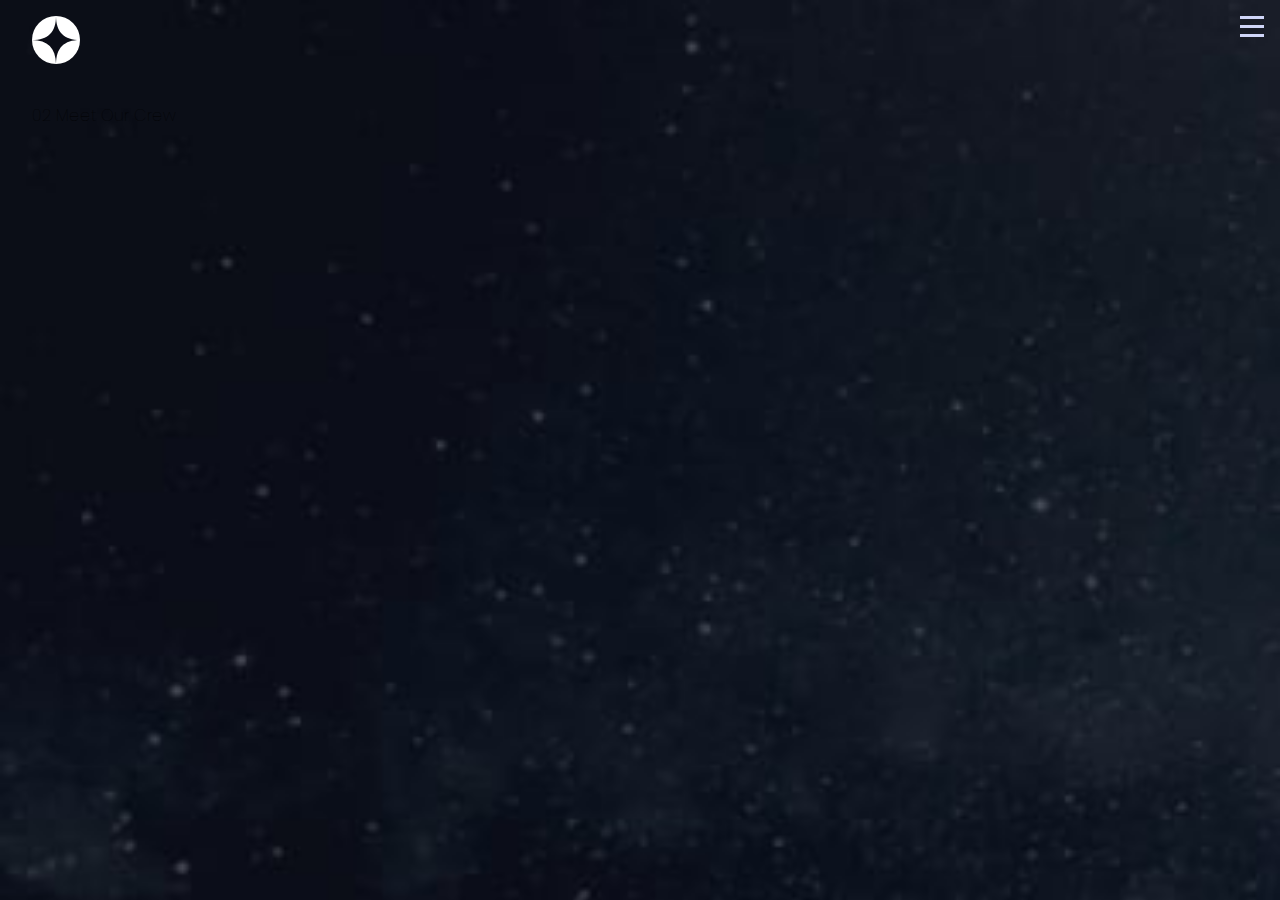
==== crew.html @ 63b04e78 "added distance and time travel" ====
<!DOCTYPE html>
<html lang="en">
<head>
    <meta charset="UTF-8">
    <meta name="viewport" content="width=device-width, initial-scale=1.0">
    <title>Destination</title>
    <!-- Css Custom Styles -->
    <link rel="stylesheet" href="./assets/styles.css">
    <link rel="stylesheet" href="./assets/destination.css">
    <!-- CDNs -->
    <link rel="stylesheet" href="https://cdnjs.cloudflare.com/ajax/libs/font-awesome/6.5.1/css/all.min.css" integrity="sha512-DTOQO9RWCH3ppGqcWaEA1BIZOC6xxalwEsw9c2QQeAIftl+Vegovlnee1c9QX4TctnWMn13TZye+giMm8e2LwA==" crossorigin="anonymous" referrerpolicy="no-referrer" />
</head>
<body>
    <!-- Header -->
    <header>
        <div>
            <!-- Logo Section -->
            <section class="logo">
                <img src="assets/shared/logo.svg" alt="Space Tourism Logo">
            </section>
            <!-- End of Logo Section -->
            <!-- Toggle Menu -->
            <button id="toggle_menu" aria-controls="main_menu" aria-expanded="false"></button>
            <!-- End of toggle menu -->
            <!-- Actual navigation links -->    
            <nav class="primary_nav" data-visible="false">
                <ul id="main_menu">
                    <li><a href="index.html"><span>00</span> Home</a></li>
                    <li><a href="destination.html"><span>01</span> Destination</a></li>
                    <li><a href="crew.html"><span>02</span> Crew</a></li>
                    <li><a href="#"><span>03</span> Technology</a></li>
                </ul>
            </nav>
            
        </div>
    </header>
    <!-- Main Content -->
    <main>
        <div class="container">
            <!-- Sections -->
            <section>
                <p class="header__crews">
                    <span>02</span>
                    Meet Our Crew
                </p>
                <div class="crewImages__image">
                    
                </div>
                <div class="crew__carousel">

                </div>
            </section>
        </div>

        <!-- Aside -->
        <aside>

        </aside>
    </main>
    <!-- Footer -->
    <footer>

    </footer>
    <script src="./index.js"></script>
</body>
</html>
---- assets/styles.css ----
@import url('https://fonts.googleapis.com/css2?family=Poppins:wght@100;200;300;400;500;600;700;800&display=swap');
*{
    margin: 0;
    padding: 0;
    font-size: 1rem;
    font-family: "Poppins", sans-serif;
}
p{
    font-weight: 100!important;
    line-height: normal;
}
h1{
    font-weight: 500;
    font-size: 50px;
    letter-spacing: 10px;
}
/* Toggle for mobile Menu */
#toggle_menu{
    display: block;
    border: none;
    background-color: transparent;
    position: fixed;
    z-index: 9999;
    right: 1rem;
    width: 1.5rem;
    aspect-ratio: 1;
    border: 0;
    background-repeat: no-repeat;
    background-image: url(./shared/icon-hamburger.svg);

}
/* Place holder of every content */
.container {
    max-width: 95%;
    margin: 2rem auto;
}
/* header navigation placeholder */
header div{
    display: flex;
    justify-content: space-between;
    max-width: 95%;
    margin: 1rem auto;
}
/* Container for Menu navigation links in mobile */
nav{
    position: fixed;
    inset: 0 0 0 30%;
    z-index: 1000;
    height: 100vh;

    padding: min(30vh, 10rem) 2em;
    background: hsl(0, 0%, 0% , .75);
    backdrop-filter: blur(.5em);

    text-transform: uppercase;
    color: #fff;

    transform: translateX(100%);
    transition: .5s;
}
.primary_nav[data-visible="true"] {
    transform: translateX(0%);
}
@supports (backdrop-filter: blur(1rem)) {
    nav{
        background: hsl(0, 0%, 100% , .1);
        backdrop-filter: blur(.5em);
    }
}
/* The unordered list */
#main_menu {
    display: flex;
    flex-direction: column; /*This is only for mobile*/
    gap: 2rem;
}
#main_menu a{
    text-decoration: none;
    list-style-type: none;
    color: #fff;
}
#main_menu span{
    font-weight: 800;
}

li {
    display: flex;
    gap: 1.5em;
}
/* Content Sections */
/* Is located at index.css */
---- assets/destination.css ----
body{
    background-image: url(./destination/background-destination-mobile.jpg);
    background-repeat: no-repeat;
    background-size: cover;
}
.header__destination{
    text-transform: uppercase;
    color: #fff;
    font-size: 1rem;
    display: flex;
    align-items: center;
    justify-content: center;
    gap: 1rem;
}
.header__destination span{
    font-weight: 800!important;
    color: gray;
}
.destination_image{
    display: flex;
    justify-content: center;
    margin-top: 2rem;
}
.tabs{
    display: flex;
    gap: .2rem;
    justify-content: center;
    align-items: center;
    color: #fff;
    font-size: 1rem;
    font-weight: 100;
    margin-top: 2rem;
    cursor: pointer;
}
.tabs li{
    transition: .3s;
    padding: 1rem;
}
.tabs li:hover  {
    transform: translateY(-5px);
    border-bottom: 1px solid #fff;
}
.tabs__info{
    display: flex;
    flex-direction: column;
    align-items: center;
    justify-content: center;
    gap: .5rem;
    margin-top: .5rem;
}
.tab_title{
    color: #fff;
    font-size: 3rem;
    font-weight: 500!important;
}
.tab_description{
    color: #fff;
    font-size: .9rem;
    font-weight: 100;
    text-align: center;
}

.distance, .time{
    color: #fff;
    text-align: center;
}
.distance_time_frame{
    display: flex;
    align-items: center;
    justify-content: center;
    flex-direction: column;

    gap: 1.5rem;
    margin-top: 1rem;
    text-transform: uppercase;
}
hr{
    margin: 2rem 0;
    border: 0;
    height: 1px;
    background-color: gray;
}
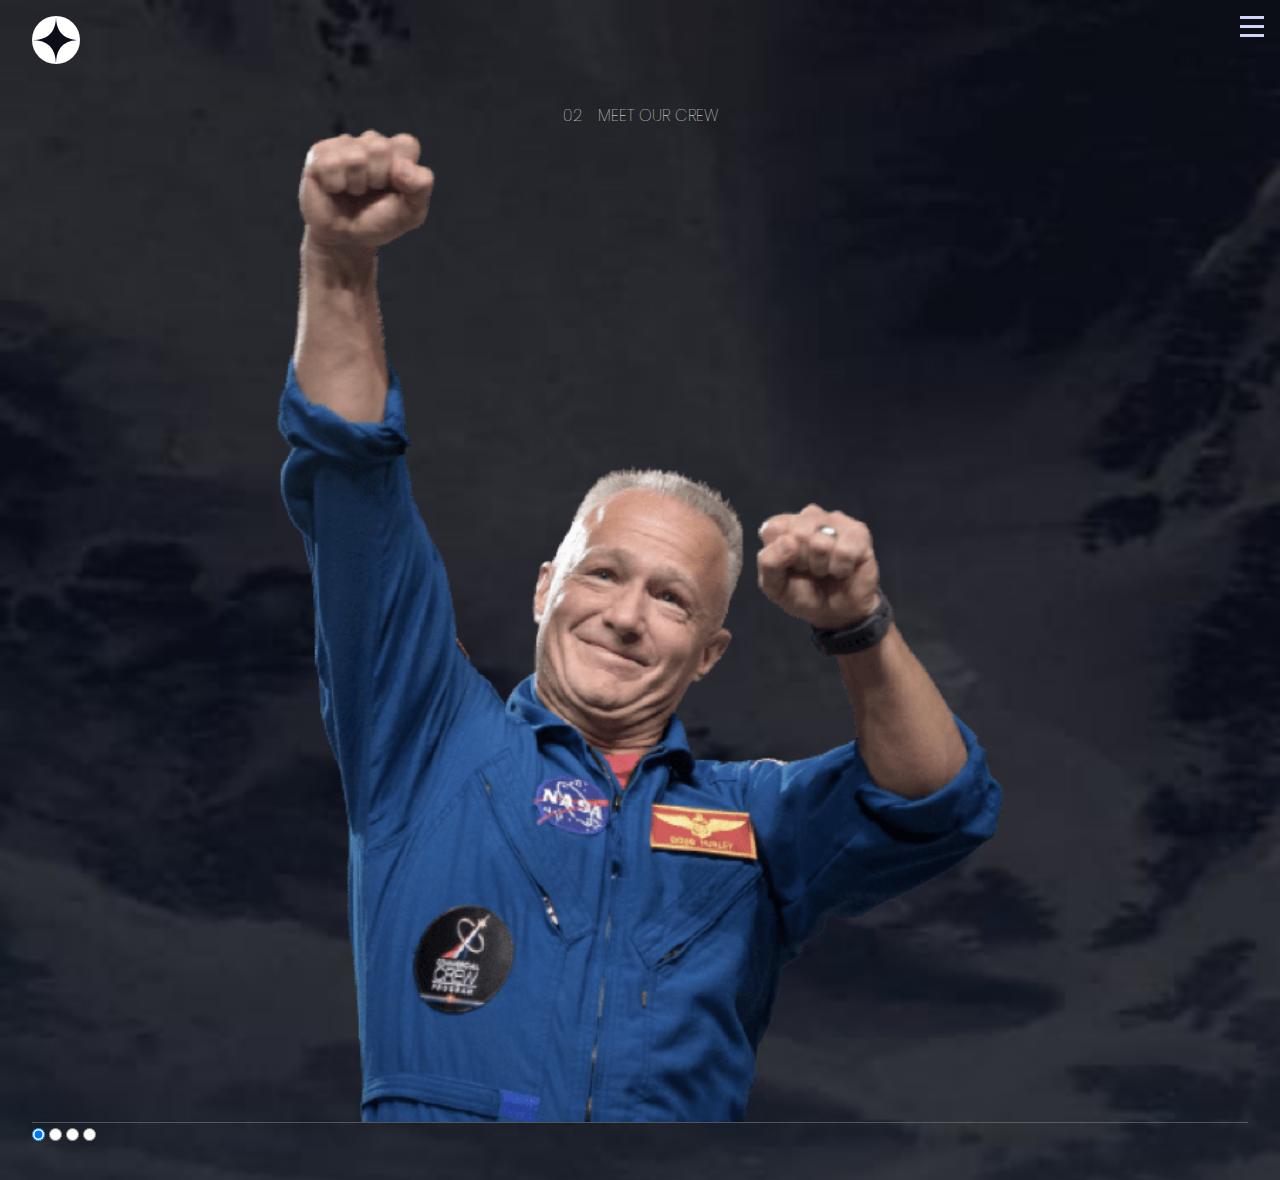
==== commit d6324065: "practice promises" ====
--- a/crew.html
+++ b/crew.html
@@ -3,10 +3,12 @@
 <head>
     <meta charset="UTF-8">
     <meta name="viewport" content="width=device-width, initial-scale=1.0">
-    <title>Destination</title>
+    <title>Crew Personel</title>
     <!-- Css Custom Styles -->
     <link rel="stylesheet" href="./assets/styles.css">
-    <link rel="stylesheet" href="./assets/destination.css">
+    <link rel="stylesheet" href="./assets/crew.css">
+
+
     <!-- CDNs -->
     <link rel="stylesheet" href="https://cdnjs.cloudflare.com/ajax/libs/font-awesome/6.5.1/css/all.min.css" integrity="sha512-DTOQO9RWCH3ppGqcWaEA1BIZOC6xxalwEsw9c2QQeAIftl+Vegovlnee1c9QX4TctnWMn13TZye+giMm8e2LwA==" crossorigin="anonymous" referrerpolicy="no-referrer" />
 </head>
@@ -43,11 +45,17 @@
                     <span>02</span>
                     Meet Our Crew
                 </p>
-                <div class="crewImages__image">
-                    
+                <div class="crew__image">
+                 
                 </div>
                 <div class="crew__carousel">
-
+                    <input class="radio_Btn" type="radio" name="data" checked>
+                    <input class="radio_Btn" type="radio" name="data">
+                    <input class="radio_Btn" type="radio" name="data">
+                    <input class="radio_Btn" type="radio" name="data">
+                </div>
+                <div class="crew__Information">
+                   
                 </div>
             </section>
         </div>
@@ -61,6 +69,7 @@
     <footer>
 
     </footer>
+    <script src="./crew.js" defer></script>
     <script src="./index.js"></script>
 </body>
 </html>--- a/assets/styles.css
+++ b/assets/styles.css
@@ -87,4 +87,10 @@
     gap: 1.5em;
 }
 /* Content Sections */
-/* Is located at index.css */+/* Is located at index.css */
+hr{
+    margin: 2rem 0;
+    border: 0;
+    height: 1px;
+    background-color: gray;
+}--- a/assets/crew.css
+++ b/assets/crew.css
@@ -0,0 +1,22 @@
+body{
+    background-image: url(./crew/background-crew-mobile.jpg);
+    background-repeat: no-repeat;
+    background-size: cover;
+}
+.header__crews{
+    text-transform: uppercase;
+    color: #fff;
+    font-size: 1rem;
+    display: flex;
+    align-items: center;
+    justify-content: center;
+    gap: 1rem;
+}
+.crew__image {
+    display: flex;
+    align-items: center;
+    justify-content: center;
+    flex-direction: column;
+
+    border-bottom: 1px solid rgba(128, 128, 128, 0.548);
+}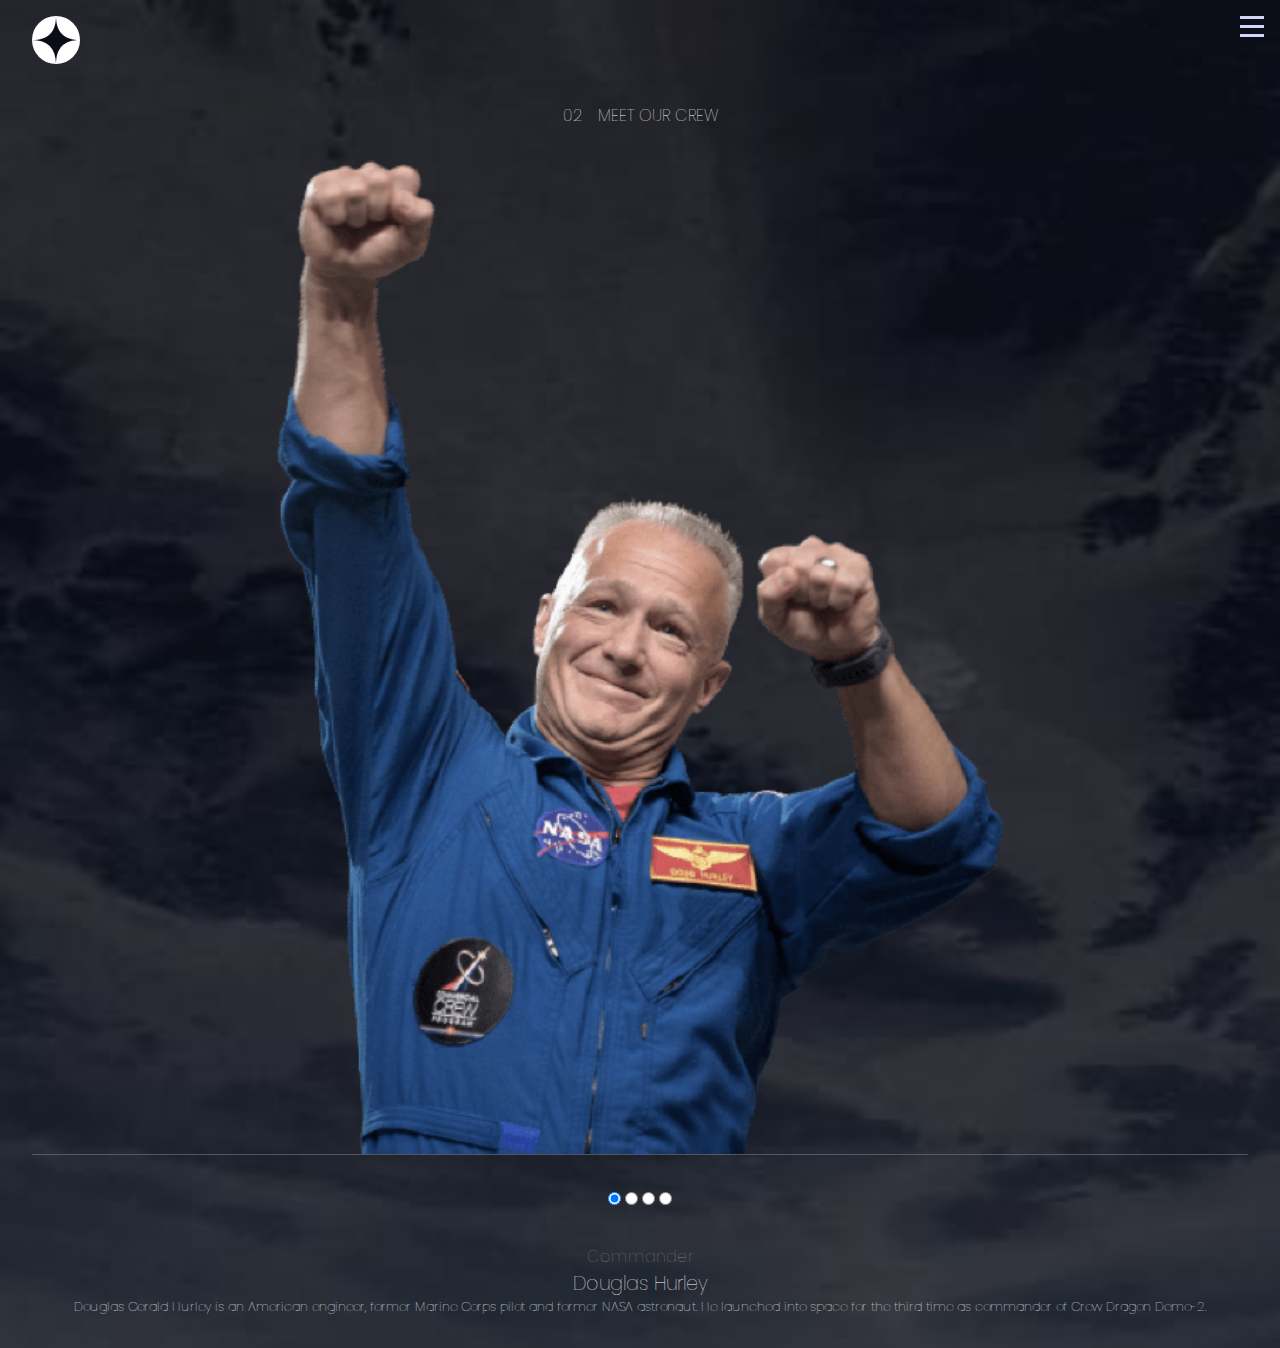
==== commit 531419fc: "added basic fetch" ====
--- a/crew.html
+++ b/crew.html
@@ -40,7 +40,7 @@
     <main>
         <div class="container">
             <!-- Sections -->
-            <section>
+            <section class="Information">
                 <p class="header__crews">
                     <span>02</span>
                     Meet Our Crew
--- a/assets/crew.css
+++ b/assets/crew.css
@@ -19,4 +19,28 @@
     flex-direction: column;
 
     border-bottom: 1px solid rgba(128, 128, 128, 0.548);
+}
+.crew__carousel{
+    text-align: center;
+}
+
+.crew__Information{
+    text-align: center;
+    color: #fff;
+}
+.role {
+    color: rgb(128, 128, 128);
+    font-size: 1rem;
+}
+.name{
+    font-size: 1.2rem;
+}
+.bio{
+    font-size: .8rem;
+}
+.Information{
+    display: flex;
+    justify-content: center;
+    flex-direction: column;
+    gap: 2rem;
 }